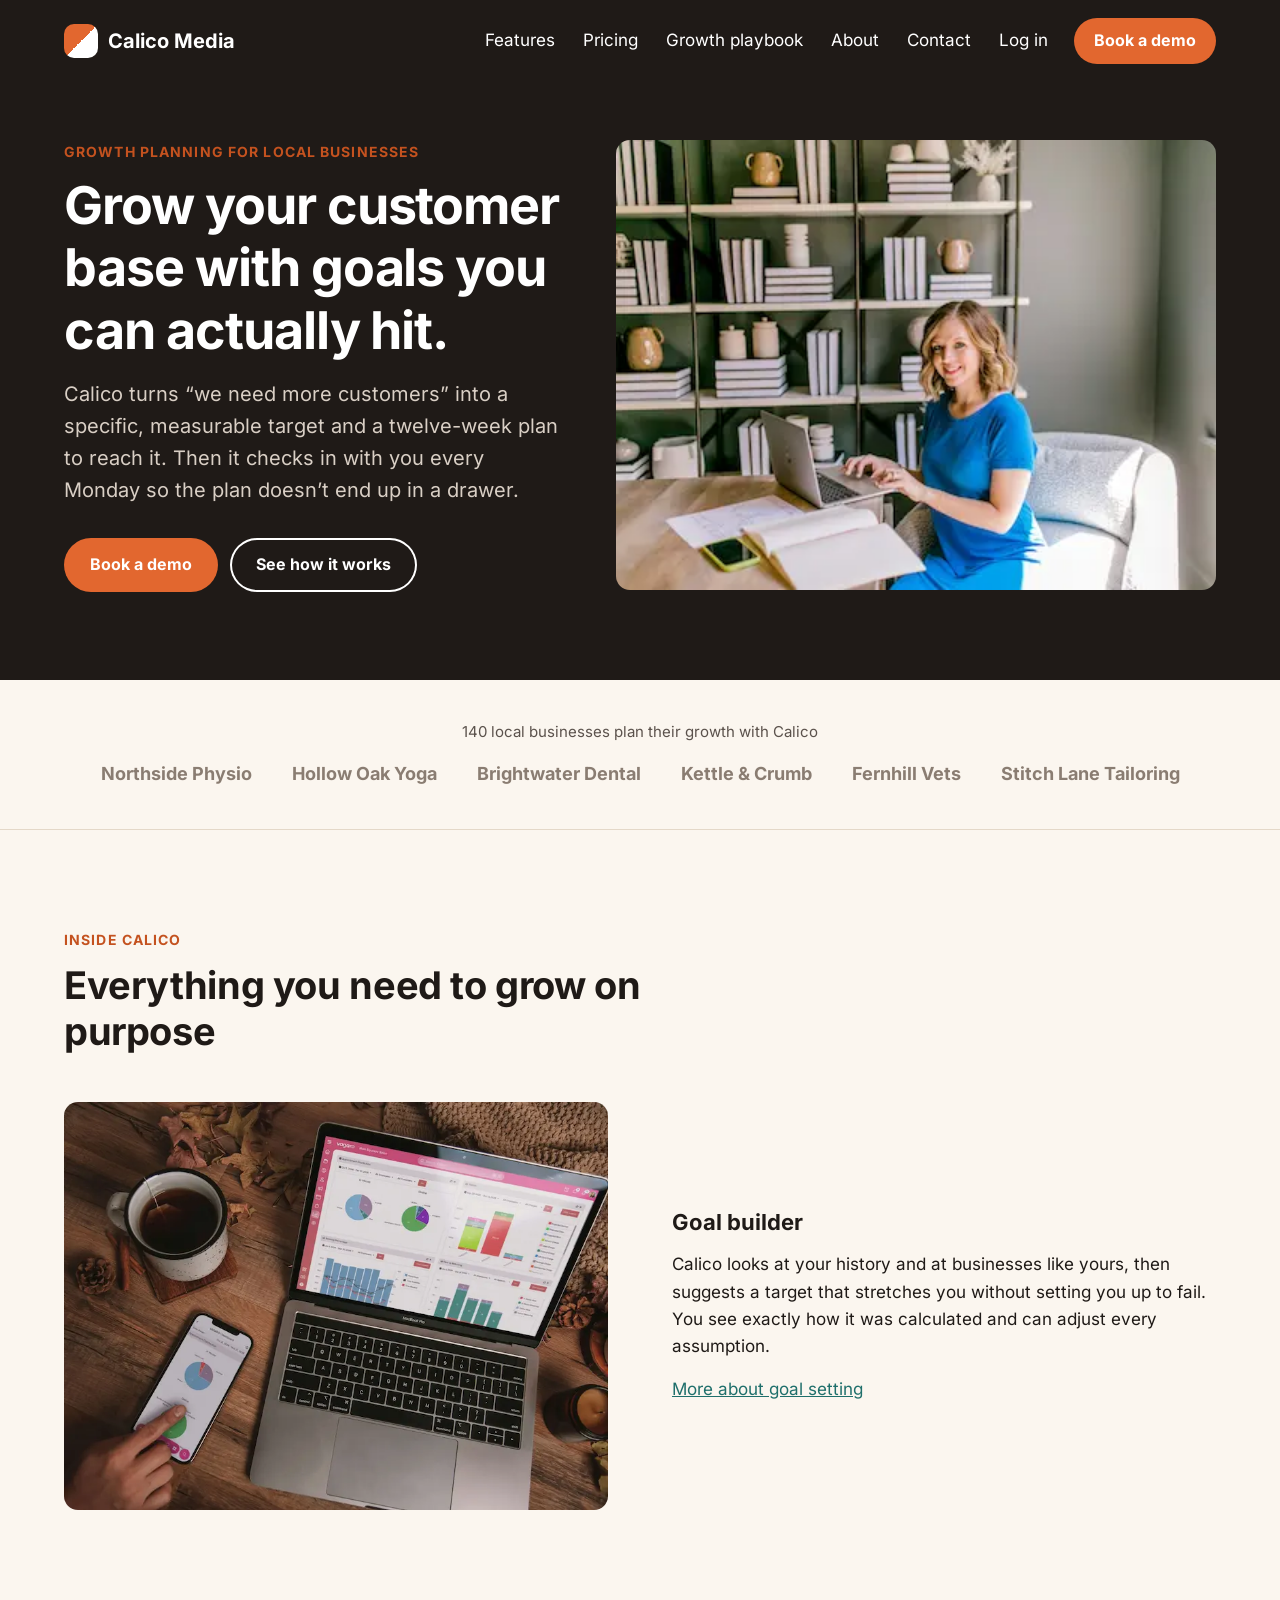
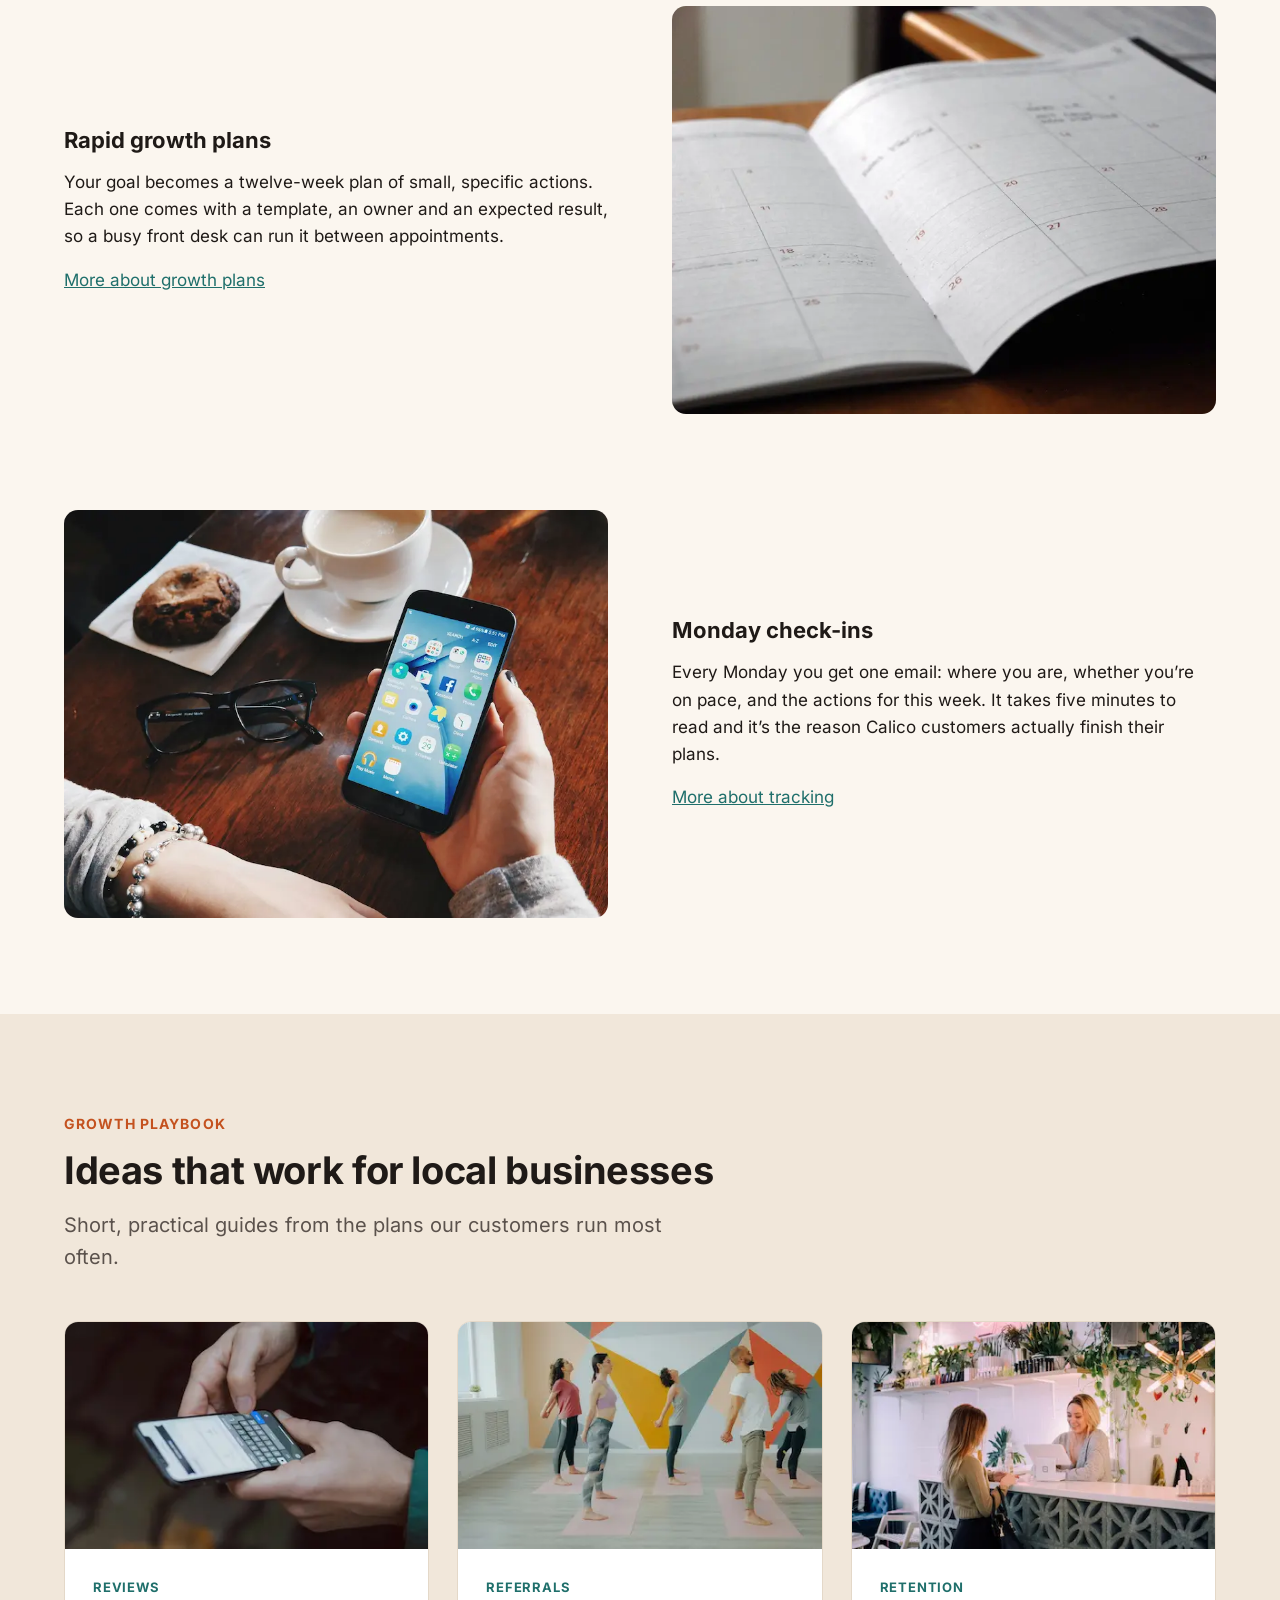
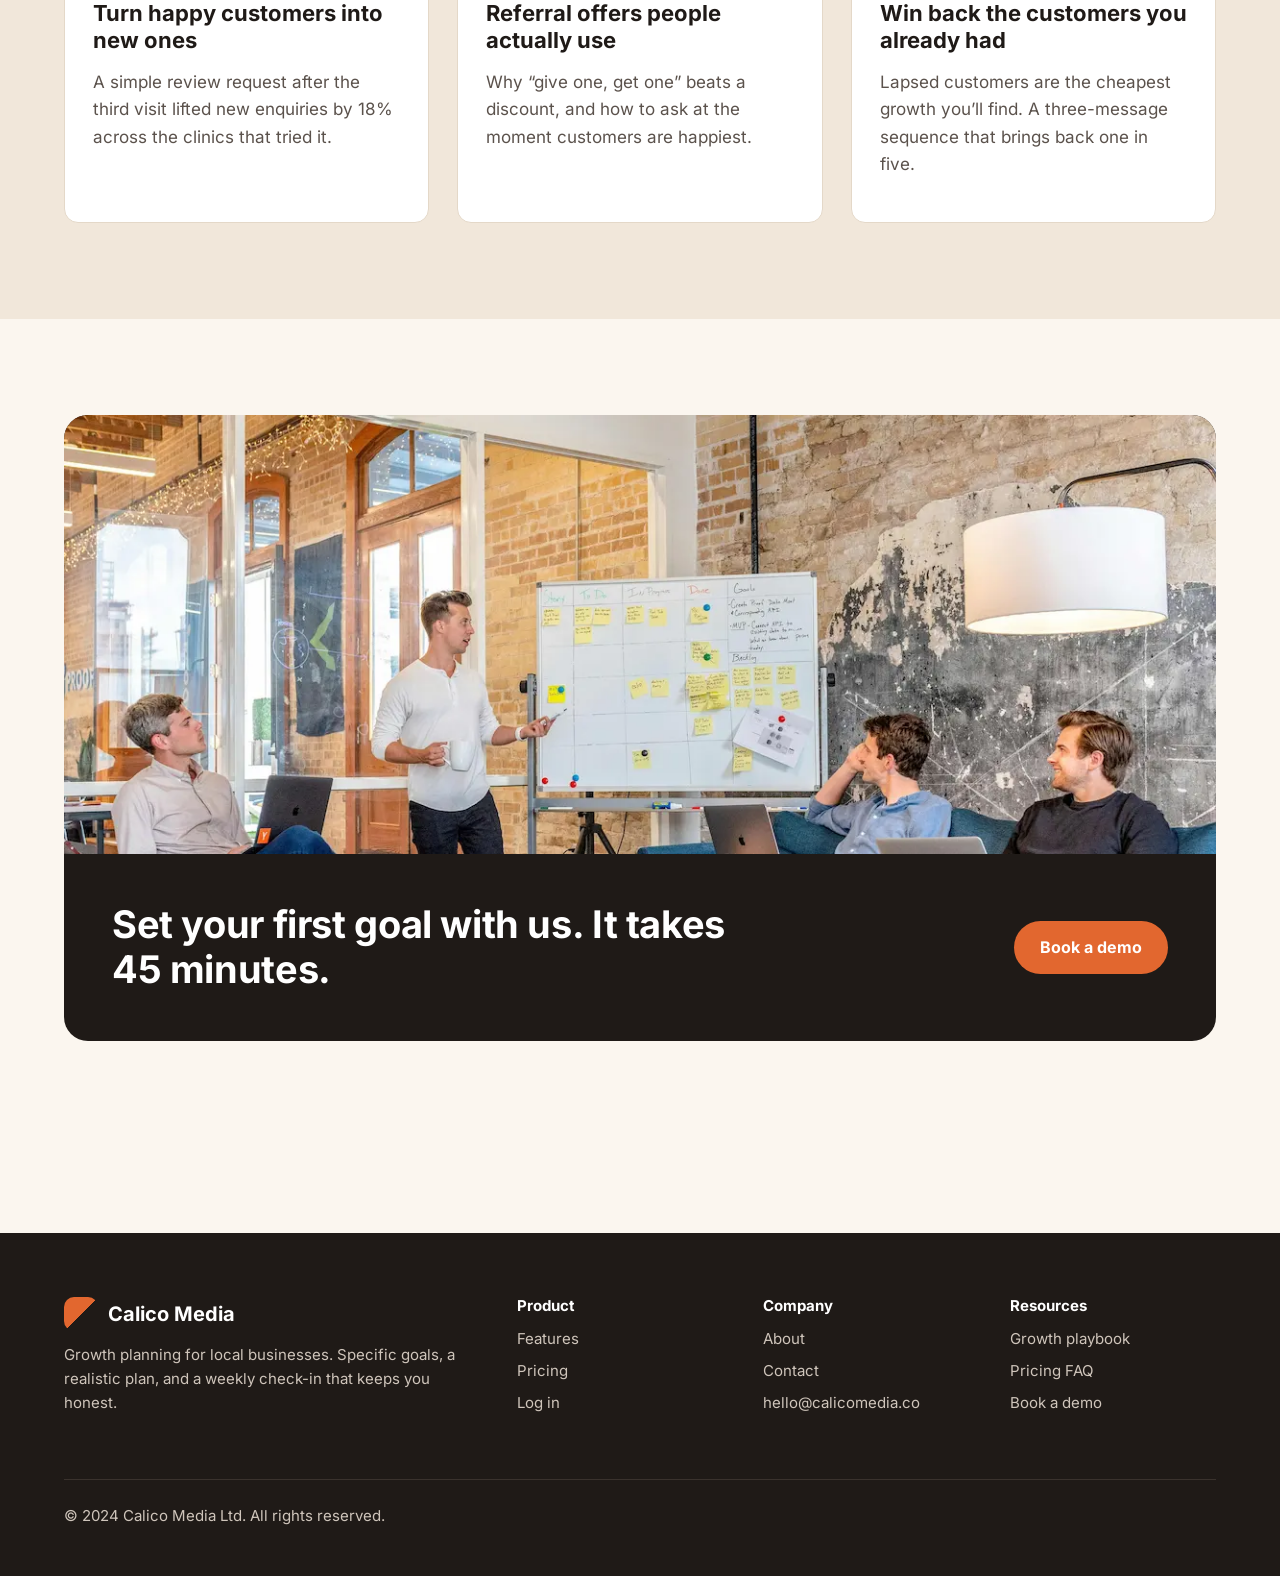
==== public/index.html @ c0259c4d "Responsive images, lazy loading, self-hosted fonts, and replaced .playbook-grid css" ====
<!DOCTYPE html>
<html lang="en">
<head>
  <meta charset="utf-8">
  <meta name="viewport" content="width=device-width, initial-scale=1">
  <title>Calico Media | Growth planning for local businesses</title>
  <meta name="description" content="Calico helps local businesses grow their customer base with specific, measurable, realistic goals and a rapid growth plan you can run every week.">
  <link rel="stylesheet" href="css/styles.css">
</head>
<body>
  <header class="site-header site-header--home">
    <div class="container">
      <a class="logo" href="index.html"><span class="logo-mark"></span>Calico Media</a>
      <nav aria-label="Main">
        <ul class="nav-links">
          <li><a href="features.html">Features</a></li>
          <li><a href="pricing.html">Pricing</a></li>
          <li><a href="#playbook">Growth playbook</a></li>
          <li><a href="about.html">About</a></li>
          <li><a href="contact.html">Contact</a></li>
          <li><a href="https://app.calicomedia.co/login">Log in</a></li>
          <li><a class="btn" href="contact.html">Book a demo</a></li>
        </ul>
      </nav>
    </div>
  </header>

  <main>
    <section class="hero">
      <div class="container hero-inner">
        <div class="hero-text">
          <span class="eyebrow">Growth planning for local businesses</span>
          <h1>Grow your customer base with goals you can actually hit.</h1>
          <p class="lead">Calico turns &ldquo;we need more customers&rdquo; into a specific, measurable target and a twelve-week plan to reach it. Then it checks in with you every Monday so the plan doesn&rsquo;t end up in a drawer.</p>
          <div class="hero-actions">
            <a class="btn" href="contact.html">Book a demo</a>
            <a class="btn btn--ghost" href="features.html">See how it works</a>
          </div>
        </div>
        <div class="hero-media">
          <img class="hero-image"
               src="images/hero-weekly-plan-800.webp"
               srcset="images/hero-weekly-plan-400.webp 400w,
                       images/hero-weekly-plan-800.webp 800w,
                       images/hero-weekly-plan-1200.webp 1200w"
               sizes="400px"
               alt="A business owner at her desk with a laptop and an open planner">
        </div>
      </div>
    </section>

    <section class="trust">
      <div class="container">
        <p>140 local businesses plan their growth with Calico</p>
        <ul class="trust-list">
          <li>Northside Physio</li>
          <li>Hollow Oak Yoga</li>
          <li>Brightwater Dental</li>
          <li>Kettle &amp; Crumb</li>
          <li>Fernhill Vets</li>
          <li>Stitch Lane Tailoring</li>
        </ul>
      </div>
    </section>

    <section class="section">
      <div class="container">
        <div class="section-intro">
          <span class="eyebrow">Inside Calico</span>
          <h2>Everything you need to grow on purpose</h2>
        </div>

        <div class="feature-row">
          <div class="feature-media">
            <img
                 src="images/feature-goal-builder-800.webp"
                 srcset="images/feature-goal-builder-480.webp 480w,
                         images/feature-goal-builder-800.webp 800w,
                         images/feature-goal-builder-1200.webp 1200w"
                 sizes="(min-width: 1200px) 544px, (min-width: 769px) calc(50vw - 56px), calc(100vw - 48px)"
                 loading="lazy"
                 alt="Growth charts on a laptop and phone beside a cup of tea">
          </div>
          <div>
            <h3>Goal builder</h3>
            <p>Calico looks at your history and at businesses like yours, then suggests a target that stretches you without setting you up to fail. You see exactly how it was calculated and can adjust every assumption.</p>
            <a href="features.html">More about goal setting</a>
          </div>
        </div>

        <div class="feature-row feature-row--reverse">
          <div class="feature-media">
            <img
                 src="images/feature-growth-plan-800.webp"
                 srcset="images/feature-growth-plan-480.webp 480w,
                         images/feature-growth-plan-800.webp 800w,
                         images/feature-growth-plan-1200.webp 1200w"
                 sizes="(min-width: 1200px) 544px, (min-width: 769px) calc(50vw - 56px), calc(100vw - 48px)"
                 loading="lazy"
                 alt="An open planner showing the weeks ahead">
          </div>
          <div>
            <h3>Rapid growth plans</h3>
            <p>Your goal becomes a twelve-week plan of small, specific actions. Each one comes with a template, an owner and an expected result, so a busy front desk can run it between appointments.</p>
            <a href="features.html">More about growth plans</a>
          </div>
        </div>

        <div class="feature-row">
          <div class="feature-media">
            <img
                 src="images/feature-monday-checkin-800.webp"
                 srcset="images/feature-monday-checkin-480.webp 480w,
                         images/feature-monday-checkin-800.webp 800w,
                         images/feature-monday-checkin-1200.webp 1200w"
                 sizes="(min-width: 1200px) 544px, (min-width: 769px) calc(50vw - 56px), calc(100vw - 48px)"
                 loading="lazy"
                 alt="Checking a phone over coffee on a Monday morning">
          </div>
          <div>
            <h3>Monday check-ins</h3>
            <p>Every Monday you get one email: where you are, whether you&rsquo;re on pace, and the actions for this week. It takes five minutes to read and it&rsquo;s the reason Calico customers actually finish their plans.</p>
            <a href="features.html">More about tracking</a>
          </div>
        </div>
      </div>
    </section>

    <section class="section section--sand" id="playbook">
      <div class="container">
        <div class="section-intro">
          <span class="eyebrow">Growth playbook</span>
          <h2>Ideas that work for local businesses</h2>
          <p class="lead">Short, practical guides from the plans our customers run most often.</p>
        </div>
        <div class="playbook-grid">
          <article class="card">
            <img
                 src="images/playbook-reviews-800.webp"
                 srcset="images/playbook-reviews-400.webp 400w,
                         images/playbook-reviews-800.webp 800w,
                         images/playbook-reviews-1200.webp 1200w"
                 sizes="(min-width: 1200px) 363px, (min-width: 1004px) calc(33.33vw - 37px), (min-width: 676px) calc(50vw - 40px), calc(100vw - 50px)"
                 loading="lazy"
                 alt="A customer typing a review on their phone">
            <div class="card-body">
              <span class="card-tag">Reviews</span>
              <h3>Turn happy customers into new ones</h3>
              <p>A simple review request after the third visit lifted new enquiries by 18% across the clinics that tried it.</p>
            </div>
          </article>
          <article class="card">
            <img
                 src="images/playbook-referrals-800.webp"
                 srcset="images/playbook-referrals-400.webp 400w,
                         images/playbook-referrals-800.webp 800w,
                         images/playbook-referrals-1200.webp 1200w"
                 sizes="(min-width: 1200px) 363px, (min-width: 1004px) calc(33.33vw - 37px), (min-width: 676px) calc(50vw - 40px), calc(100vw - 50px)"
                 loading="lazy"
                 alt="A group class stretching together in a yoga studio">
            <div class="card-body">
              <span class="card-tag">Referrals</span>
              <h3>Referral offers people actually use</h3>
              <p>Why &ldquo;give one, get one&rdquo; beats a discount, and how to ask at the moment customers are happiest.</p>
            </div>
          </article>
          <article class="card">
            <img
                 src="images/playbook-rebooking-800.webp"
                 srcset="images/playbook-rebooking-400.webp 400w,
                         images/playbook-rebooking-800.webp 800w,
                         images/playbook-rebooking-1200.webp 1200w"
                 sizes="(min-width: 1200px) 363px, (min-width: 1004px) calc(33.33vw - 37px), (min-width: 676px) calc(50vw - 40px), calc(100vw - 50px)"
                 loading="lazy"
                 alt="A customer at the front desk booking her next visit">
            <div class="card-body">
              <span class="card-tag">Retention</span>
              <h3>Win back the customers you already had</h3>
              <p>Lapsed customers are the cheapest growth you&rsquo;ll find. A three-message sequence that brings back one in five.</p>
            </div>
          </article>
        </div>
      </div>
    </section>

    <section class="section">
      <div class="container">
        <div class="cta-band">
          <img
               src="images/team-workshop-800.webp"
               srcset="images/team-workshop-400.webp 400w,
                       images/team-workshop-800.webp 800w,
                       images/team-workshop-1200.webp 1200w"
               sizes="(min-width: 800px) 1152px, calc(100vw - 48px)"
               loading="lazy"
               alt="The Calico Media team planning around a whiteboard">
          <div class="cta-body">
            <h2>Set your first goal with us. It takes 45 minutes.</h2>
            <a class="btn" href="contact.html">Book a demo</a>
          </div>
        </div>
      </div>
    </section>
  </main>

  <footer class="site-footer">
    <div class="container">
      <div class="footer-grid">
        <div>
          <a class="logo" href="index.html"><span class="logo-mark"></span>Calico Media</a>
          <p>Growth planning for local businesses. Specific goals, a realistic plan, and a weekly check-in that keeps you honest.</p>
        </div>
        <div>
          <h4>Product</h4>
          <ul>
            <li><a href="features.html">Features</a></li>
            <li><a href="pricing.html">Pricing</a></li>
            <li><a href="https://app.calicomedia.co/login">Log in</a></li>
          </ul>
        </div>
        <div>
          <h4>Company</h4>
          <ul>
            <li><a href="about.html">About</a></li>
            <li><a href="contact.html">Contact</a></li>
            <li><a href="mailto:hello@calicomedia.co">hello@calicomedia.co</a></li>
          </ul>
        </div>
        <div>
          <h4>Resources</h4>
          <ul>
            <li><a href="index.html#playbook">Growth playbook</a></li>
            <li><a href="pricing.html#faq">Pricing FAQ</a></li>
            <li><a href="contact.html">Book a demo</a></li>
          </ul>
        </div>
      </div>
      <div class="footer-bottom">
        <p>&copy; 2024 Calico Media Ltd. All rights reserved.</p>
      </div>
    </div>
  </footer>
</body>
</html>
---- public/css/styles.css ----
/* Calico Media marketing site */

/* inter-regular - latin */
@font-face {
  font-display: swap; /* Check https://developer.mozilla.org/en-US/docs/Web/CSS/@font-face/font-display for other options. */
  font-family: 'Inter';
  font-style: normal;
  font-weight: 400;
  src: url('../fonts/inter-v20-latin-regular.woff2') format('woff2'); /* Chrome 36+, Opera 23+, Firefox 39+, Safari 12+, iOS 10+ */
}
/* inter-700 - latin */
@font-face {
  font-display: swap; /* Check https://developer.mozilla.org/en-US/docs/Web/CSS/@font-face/font-display for other options. */
  font-family: 'Inter';
  font-style: normal;
  font-weight: 700;
  src: url('../fonts/inter-v20-latin-700.woff2') format('woff2'); /* Chrome 36+, Opera 23+, Firefox 39+, Safari 12+, iOS 10+ */
}

:root {
  --ink: #1f1a17;
  --ink-soft: #5b524c;
  --cream: #fbf6ef;
  --sand: #f1e7da;
  --white: #ffffff;
  --orange: #e2672f;
  --orange-dark: #c4521f;
  --teal: #1f6f6b;
  --line: #e4d8c8;
  --radius: 14px;
}

*,
*::before,
*::after {
  box-sizing: border-box;
}

body {
  margin: 0;
  font-family: 'Inter', -apple-system, BlinkMacSystemFont, 'Segoe UI', sans-serif;
  font-weight: 400;
  font-size: 17px;
  line-height: 1.6;
  color: var(--ink);
  background: var(--cream);
}

h1,
h2,
h3,
h4 {
  font-weight: 700;
  line-height: 1.2;
  margin: 0 0 16px;
}

h1 {
  font-size: 52px;
  letter-spacing: -0.02em;
}

h2 {
  font-size: 38px;
  letter-spacing: -0.01em;
}

h3 {
  font-size: 22px;
}

p {
  margin: 0 0 16px;
}

a {
  color: var(--teal);
}

img {
  max-width: 100%;
}

.container {
  max-width: 1200px;
  margin: 0 auto;
  padding: 0 24px;
}

.section {
  padding: 96px 0;
}

.section--sand {
  background: var(--sand);
}

.eyebrow {
  display: inline-block;
  font-size: 14px;
  font-weight: 700;
  letter-spacing: 0.08em;
  text-transform: uppercase;
  color: var(--orange-dark);
  margin-bottom: 12px;
}

.lead {
  font-size: 20px;
  color: var(--ink-soft);
  max-width: 640px;
}

.section-intro {
  max-width: 680px;
  margin-bottom: 48px;
}

.btn {
  display: inline-block;
  padding: 14px 26px;
  border-radius: 999px;
  background: var(--orange);
  color: var(--white);
  font-weight: 700;
  text-decoration: none;
  border: 0;
  font-size: 16px;
  font-family: inherit;
  cursor: pointer;
}

.btn:hover {
  background: var(--orange-dark);
}

.btn--ghost {
  background: transparent;
  color: inherit;
  box-shadow: inset 0 0 0 2px currentColor;
}

.btn--ghost:hover {
  background: rgba(255, 255, 255, 0.1);
}

/* Header */

.site-header {
  background: var(--white);
  border-bottom: 1px solid var(--line);
}

.site-header .container {
  display: flex;
  flex-wrap: wrap;
  align-items: center;
  justify-content: space-between;
  gap: 12px 32px;
  padding-top: 18px;
  padding-bottom: 18px;
}

.logo {
  display: flex;
  align-items: center;
  gap: 10px;
  flex-shrink: 0;
  font-size: 20px;
  font-weight: 700;
  color: var(--ink);
  text-decoration: none;
}

.logo-mark {
  width: 34px;
  height: 34px;
  border-radius: 10px;
  background: linear-gradient(135deg, var(--orange) 0%, var(--orange) 50%, var(--ink) 50%, var(--ink) 100%);
}

.nav-links {
  display: flex;
  flex-wrap: wrap;
  align-items: center;
  gap: 8px 28px;
  list-style: none;
  margin: 0;
  padding: 0;
}

.nav-links a {
  color: var(--ink);
  text-decoration: none;
}

.nav-links a:hover,
.nav-links a[aria-current='page'] {
  color: var(--orange-dark);
}

.site-header--home {
  background: var(--ink);
  border-bottom: 0;
}

.site-header--home .logo,
.site-header--home .nav-links a {
  color: var(--white);
}

.site-header--home .logo-mark {
  background: linear-gradient(135deg, var(--orange) 0%, var(--orange) 50%, var(--white) 50%, var(--white) 100%);
}

.site-header--home .container {
  flex-wrap: nowrap;
}

.site-header--home nav {
  min-width: 0;
}

.site-header--home .nav-links {
  flex-wrap: nowrap;
  gap: 0;
}

.site-header--home .nav-links li {
  min-width: 0;
}

.site-header--home .nav-links a {
  display: block;
  padding: 0 14px;
  white-space: nowrap;
}

.site-header--home .nav-links li:last-child {
  flex-shrink: 0;
}

.site-header--home .nav-links .btn {
  margin-left: 12px;
  padding: 10px 20px;
}

/* Home hero */

.hero {
  background: var(--ink);
  color: var(--white);
  padding: 56px 0 88px;
}

.hero-inner {
  display: flex;
  align-items: center;
  gap: 56px;
}

.hero-text {
  flex: 1;
}

.hero-text .lead {
  color: #d9cfc5;
}

.hero-actions {
  display: flex;
  flex-wrap: wrap;
  gap: 12px;
  margin-top: 32px;
}

.hero-media {
  width: 600px;
  flex-shrink: 0;
}

.hero-image {
  width: 100%;
  aspect-ratio: 4 / 3;
  object-fit: cover;
  border-radius: var(--radius);
  display: block;
}

.hero .btn--ghost:hover {
  background: var(--orange-dark);
  color: var(--white);
  box-shadow: none;
}

/* Trust strip */

.trust {
  padding: 40px 0;
  border-bottom: 1px solid var(--line);
  text-align: center;
}

.trust p {
  color: var(--ink-soft);
  font-size: 15px;
}

.trust-list {
  display: flex;
  flex-wrap: wrap;
  justify-content: center;
  gap: 12px 40px;
  list-style: none;
  margin: 0;
  padding: 0;
  font-weight: 700;
  font-size: 18px;
  color: #8a7d72;
}

/* Steps */

.steps {
  display: grid;
  grid-template-columns: repeat(auto-fit, minmax(240px, 1fr));
  gap: 24px;
}

.step {
  background: var(--white);
  border: 1px solid var(--line);
  border-radius: var(--radius);
  padding: 32px;
}

.step-number {
  display: inline-flex;
  align-items: center;
  justify-content: center;
  width: 40px;
  height: 40px;
  border-radius: 50%;
  background: var(--sand);
  color: var(--orange-dark);
  font-weight: 700;
  margin-bottom: 16px;
}

/* Check list */

.check-list {
  list-style: none;
  margin: 24px 0 0;
  padding: 0;
}

.check-list li {
  position: relative;
  padding-left: 32px;
  margin-bottom: 14px;
}

.check-list li::before {
  content: '';
  position: absolute;
  left: 0;
  top: 6px;
  width: 16px;
  height: 16px;
  border-radius: 50%;
  background: var(--teal);
  box-shadow: inset 0 0 0 4px #cfe6e4;
}

/* FAQ */

.faq {
  max-width: 820px;
}

.faq details {
  border-top: 1px solid var(--line);
  padding: 20px 0;
}

.faq details:last-child {
  border-bottom: 1px solid var(--line);
}

.faq summary {
  font-weight: 700;
  font-size: 19px;
  cursor: pointer;
}

.faq details p {
  margin-top: 12px;
  color: var(--ink-soft);
}

/* Feature rows */

.feature-row {
  display: grid;
  grid-template-columns: 1fr 1fr;
  gap: 64px;
  align-items: center;
  margin-bottom: 96px;
}

.feature-row:last-child {
  margin-bottom: 0;
}

.feature-row--reverse .feature-media {
  order: 2;
}

.feature-media img {
  display: block;
  width: 100%;
  aspect-ratio: 4 / 3;
  object-fit: cover;
  border-radius: var(--radius);
}

/* Playbook */

.playbook-grid {
  display: grid;
  grid-template-columns: repeat(auto-fit, minmax(300px, 1fr));
  gap: 28px;
}

/* Card grid */

.card-grid {
  display: grid;
  grid-template-columns: repeat(3, 1fr);
  gap: 28px;
}

.card {
  background: var(--white);
  border: 1px solid var(--line);
  border-radius: var(--radius);
  overflow: hidden;
}

.card img {
  display: block;
  width: 100%;
  aspect-ratio: 16 / 10;
  object-fit: cover;
}

.card-body {
  padding: 24px 28px 28px;
}

.card-body p {
  color: var(--ink-soft);
}

.card-tag {
  font-size: 13px;
  font-weight: 700;
  text-transform: uppercase;
  letter-spacing: 0.06em;
  color: var(--teal);
}

.icon-dot {
  width: 44px;
  height: 44px;
  border-radius: 12px;
  background: var(--sand);
  margin-bottom: 18px;
  position: relative;
}

.icon-dot::after {
  content: '';
  position: absolute;
  inset: 13px;
  border-radius: 50%;
  background: var(--orange);
}

/* CTA band */

.cta-band {
  background: var(--ink);
  color: var(--white);
  border-radius: 24px;
  overflow: hidden;
}

.cta-band img {
  display: block;
  width: 100%;
  aspect-ratio: 21 / 8;
  object-fit: cover;
}

.cta-body {
  padding: 48px;
  display: flex;
  flex-wrap: wrap;
  align-items: center;
  justify-content: space-between;
  gap: 24px;
}

.cta-body h2 {
  margin: 0;
  max-width: 620px;
}

/* Page header (inner pages) */

.page-header {
  padding: 80px 0 56px;
  border-bottom: 1px solid var(--line);
}

/* Pricing */

.pricing-grid {
  display: grid;
  grid-template-columns: repeat(auto-fit, minmax(260px, 1fr));
  gap: 24px;
  align-items: stretch;
}

.pricing-card {
  background: var(--white);
  border: 1px solid var(--line);
  border-radius: var(--radius);
  padding: 36px 32px;
  display: flex;
  flex-direction: column;
}

.pricing-card--featured {
  border: 2px solid var(--orange);
  box-shadow: 0 24px 48px rgba(226, 103, 47, 0.14);
}

.plan-badge {
  align-self: flex-start;
  font-size: 13px;
  font-weight: 700;
  background: var(--orange);
  color: var(--white);
  border-radius: 999px;
  padding: 4px 12px;
  margin-bottom: 16px;
}

.price {
  font-size: 48px;
  font-weight: 700;
  margin: 8px 0 4px;
}

.price small {
  font-size: 17px;
  font-weight: 400;
  color: var(--ink-soft);
}

.pricing-card .check-list {
  flex: 1;
  margin-bottom: 28px;
}

.pricing-card .btn {
  text-align: center;
}

.pricing-note {
  margin-top: 32px;
  color: var(--ink-soft);
  font-size: 15px;
}

/* About */

.stats {
  display: grid;
  grid-template-columns: repeat(auto-fit, minmax(160px, 1fr));
  gap: 16px;
}

.stat {
  background: var(--white);
  border: 1px solid var(--line);
  border-radius: var(--radius);
  padding: 28px 20px;
}

.stat-number {
  display: block;
  font-size: 48px;
  font-weight: 700;
  color: var(--orange-dark);
}

.stat-label {
  display: block;
  font-size: 15px;
  color: var(--ink-soft);
}

.prose {
  max-width: 720px;
}

.team-grid {
  display: grid;
  grid-template-columns: repeat(auto-fit, minmax(220px, 1fr));
  gap: 24px;
}

.person {
  background: var(--white);
  border: 1px solid var(--line);
  border-radius: var(--radius);
  padding: 28px;
}

.avatar {
  width: 56px;
  height: 56px;
  border-radius: 50%;
  background: var(--sand);
  color: var(--orange-dark);
  display: flex;
  align-items: center;
  justify-content: center;
  font-weight: 700;
  margin-bottom: 16px;
}

.person p {
  color: var(--ink-soft);
  font-size: 15px;
  margin: 0;
}

/* Contact */

.contact-layout {
  display: grid;
  grid-template-columns: 3fr 2fr;
  gap: 64px;
}

.contact-form label {
  display: block;
  font-weight: 700;
  margin-bottom: 6px;
}

.contact-form input,
.contact-form textarea {
  display: block;
  width: 100%;
  font: inherit;
  padding: 12px 14px;
  border: 1px solid var(--line);
  border-radius: 10px;
  background: var(--white);
  margin-bottom: 20px;
}

.contact-form textarea {
  min-height: 160px;
  resize: vertical;
}

.form-status {
  margin-top: 16px;
  font-weight: 700;
}

.form-status--success {
  color: var(--teal);
}

.form-status--error {
  color: #b3261e;
}

.contact-aside {
  background: var(--white);
  border: 1px solid var(--line);
  border-radius: var(--radius);
  padding: 32px;
  align-self: start;
}

.contact-aside h3 {
  font-size: 18px;
  margin-top: 24px;
  margin-bottom: 6px;
}

.contact-aside h3:first-child {
  margin-top: 0;
}

.contact-aside p {
  color: var(--ink-soft);
  margin: 0;
}

/* Footer */

.site-footer {
  background: var(--ink);
  color: #cfc5bb;
  padding: 64px 0 32px;
  margin-top: 96px;
  font-size: 15px;
}

.footer-grid {
  display: grid;
  grid-template-columns: 2fr 1fr 1fr 1fr;
  gap: 40px;
}

.site-footer h4 {
  color: var(--white);
  font-size: 15px;
  margin-bottom: 12px;
}

.site-footer ul {
  list-style: none;
  margin: 0;
  padding: 0;
}

.site-footer li {
  margin-bottom: 8px;
}

.site-footer a {
  color: #cfc5bb;
  text-decoration: none;
}

.site-footer a:hover {
  color: var(--white);
}

.site-footer .logo {
  color: var(--white);
  margin-bottom: 12px;
}

.footer-bottom {
  border-top: 1px solid #3a322d;
  margin-top: 48px;
  padding-top: 24px;
}

@media (max-width: 768px) {
  h1 {
    font-size: 40px;
  }

  h2 {
    font-size: 30px;
  }

  .section {
    padding: 64px 0;
  }

  .feature-row {
    grid-template-columns: 1fr;
    gap: 32px;
    margin-bottom: 64px;
  }

  .feature-row--reverse .feature-media {
    order: 0;
  }

  .card-grid {
    grid-template-columns: repeat(2, 1fr);
  }

  .contact-layout {
    grid-template-columns: 1fr;
    gap: 40px;
  }

  .footer-grid {
    grid-template-columns: 1fr 1fr;
  }
}

@media (max-width: 480px) {
  h1 {
    font-size: 34px;
  }

  .card-grid {
    grid-template-columns: 1fr;
  }

  .cta-body {
    padding: 32px 24px;
  }

  .footer-grid {
    grid-template-columns: 1fr;
  }
}
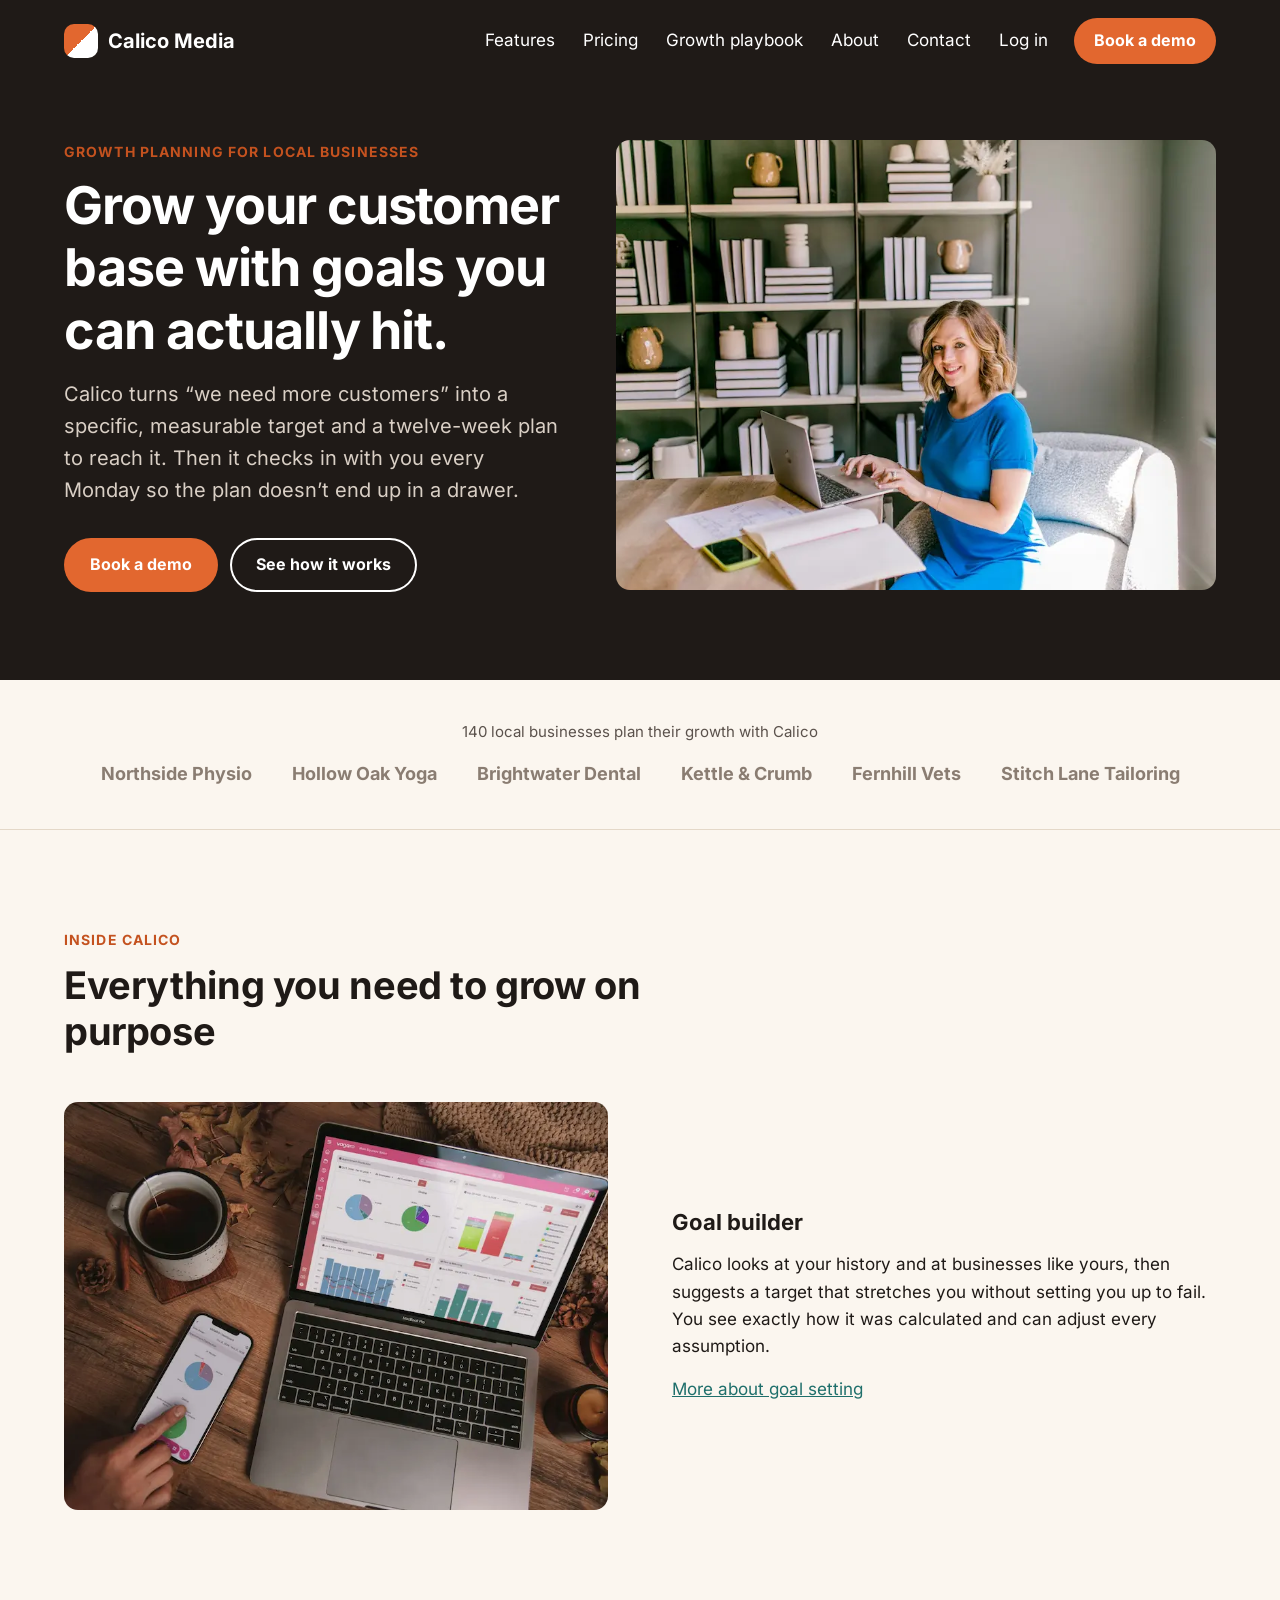
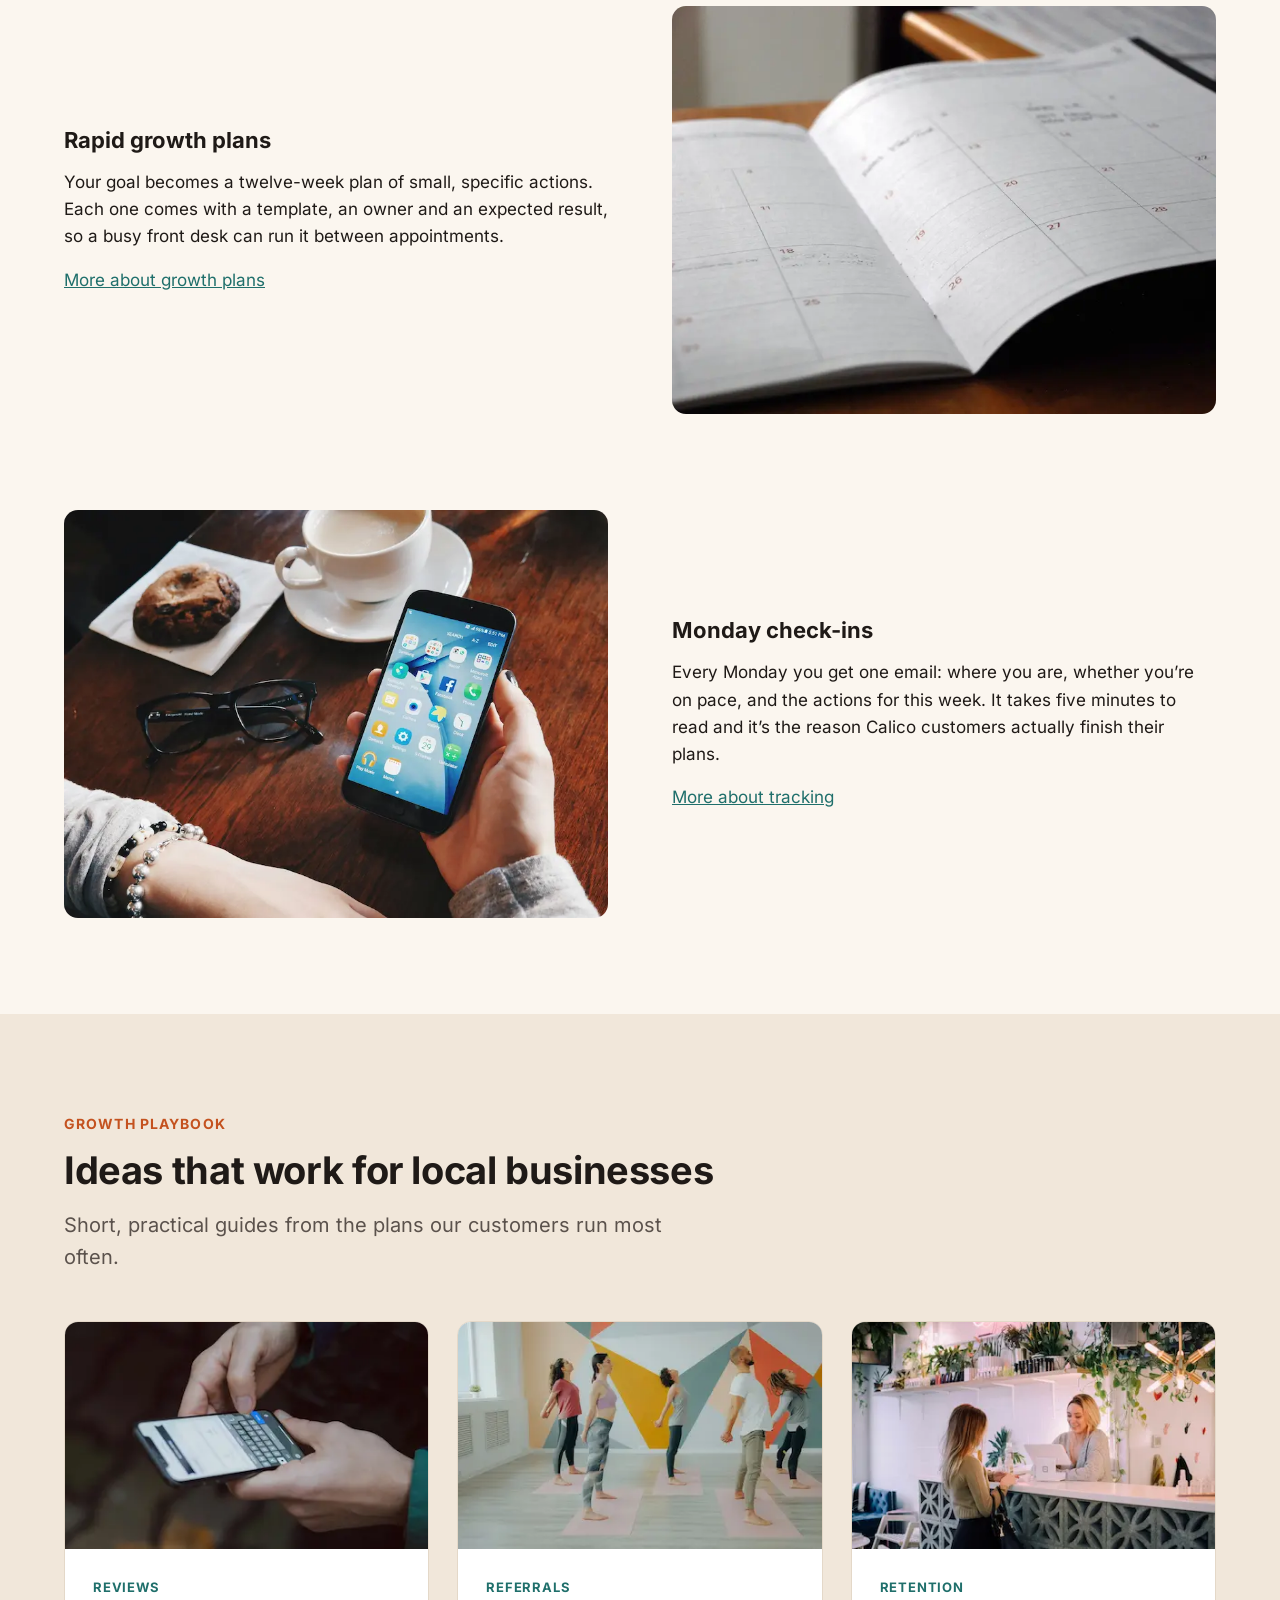
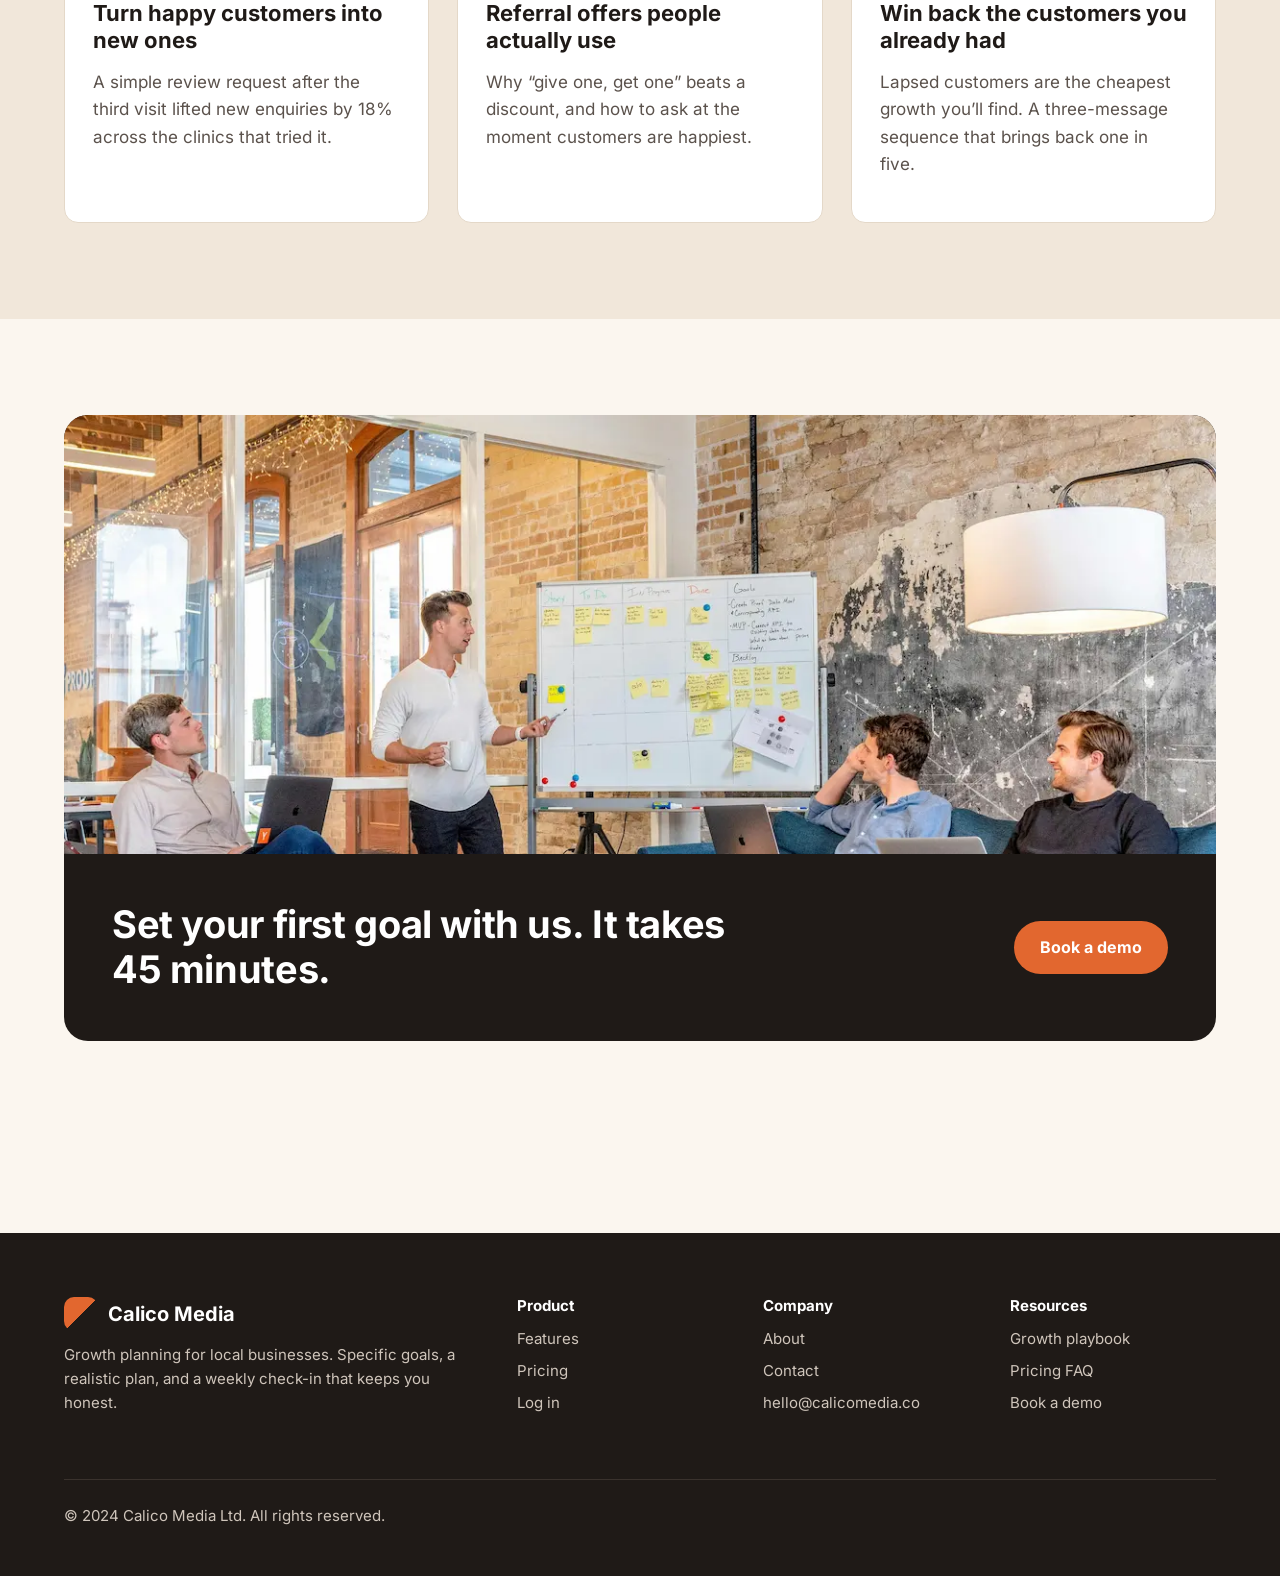
==== commit 01881c09: "Add honeypot and timing check to contact form (also readded stuff from challenges 1 and 2 since it d" ====
--- a/public/index.html
+++ b/public/index.html
@@ -43,7 +43,7 @@
                srcset="images/hero-weekly-plan-400.webp 400w,
                        images/hero-weekly-plan-800.webp 800w,
                        images/hero-weekly-plan-1200.webp 1200w"
-               sizes="400px"
+               sizes="(min-width: 1201px) 600px, (min-width: 769px) calc(45vw - 22px), calc(100vw - 48px)"
                alt="A business owner at her desk with a laptop and an open planner">
         </div>
       </div>
@@ -74,7 +74,7 @@
           <div class="feature-media">
             <img
                  src="images/feature-goal-builder-800.webp"
-                 srcset="images/feature-goal-builder-480.webp 480w,
+                 srcset="images/feature-goal-builder-400.webp 400w,
                          images/feature-goal-builder-800.webp 800w,
                          images/feature-goal-builder-1200.webp 1200w"
                  sizes="(min-width: 1200px) 544px, (min-width: 769px) calc(50vw - 56px), calc(100vw - 48px)"
@@ -92,7 +92,7 @@
           <div class="feature-media">
             <img
                  src="images/feature-growth-plan-800.webp"
-                 srcset="images/feature-growth-plan-480.webp 480w,
+                 srcset="images/feature-growth-plan-400.webp 400w,
                          images/feature-growth-plan-800.webp 800w,
                          images/feature-growth-plan-1200.webp 1200w"
                  sizes="(min-width: 1200px) 544px, (min-width: 769px) calc(50vw - 56px), calc(100vw - 48px)"
@@ -110,7 +110,7 @@
           <div class="feature-media">
             <img
                  src="images/feature-monday-checkin-800.webp"
-                 srcset="images/feature-monday-checkin-480.webp 480w,
+                 srcset="images/feature-monday-checkin-400.webp 400w,
                          images/feature-monday-checkin-800.webp 800w,
                          images/feature-monday-checkin-1200.webp 1200w"
                  sizes="(min-width: 1200px) 544px, (min-width: 769px) calc(50vw - 56px), calc(100vw - 48px)"
@@ -140,7 +140,7 @@
                  srcset="images/playbook-reviews-400.webp 400w,
                          images/playbook-reviews-800.webp 800w,
                          images/playbook-reviews-1200.webp 1200w"
-                 sizes="(min-width: 1200px) 363px, (min-width: 1004px) calc(33.33vw - 37px), (min-width: 676px) calc(50vw - 40px), calc(100vw - 50px)"
+                 sizes="(min-width: 1200px) 363px, (min-width: 1004px) calc(33.33vw - 37px), (min-width: 769px) calc(50vw - 40px), calc(100vw - 50px)"
                  loading="lazy"
                  alt="A customer typing a review on their phone">
             <div class="card-body">
@@ -155,7 +155,7 @@
                  srcset="images/playbook-referrals-400.webp 400w,
                          images/playbook-referrals-800.webp 800w,
                          images/playbook-referrals-1200.webp 1200w"
-                 sizes="(min-width: 1200px) 363px, (min-width: 1004px) calc(33.33vw - 37px), (min-width: 676px) calc(50vw - 40px), calc(100vw - 50px)"
+                 sizes="(min-width: 1200px) 363px, (min-width: 1004px) calc(33.33vw - 37px), (min-width: 769px) calc(50vw - 40px), calc(100vw - 50px)"
                  loading="lazy"
                  alt="A group class stretching together in a yoga studio">
             <div class="card-body">
@@ -170,7 +170,7 @@
                  srcset="images/playbook-rebooking-400.webp 400w,
                          images/playbook-rebooking-800.webp 800w,
                          images/playbook-rebooking-1200.webp 1200w"
-                 sizes="(min-width: 1200px) 363px, (min-width: 1004px) calc(33.33vw - 37px), (min-width: 676px) calc(50vw - 40px), calc(100vw - 50px)"
+                 sizes="(min-width: 1200px) 363px, (min-width: 1004px) calc(33.33vw - 37px), (min-width: 769px) calc(50vw - 40px), calc(100vw - 50px)"
                  loading="lazy"
                  alt="A customer at the front desk booking her next visit">
             <div class="card-body">
@@ -191,7 +191,7 @@
                srcset="images/team-workshop-400.webp 400w,
                        images/team-workshop-800.webp 800w,
                        images/team-workshop-1200.webp 1200w"
-               sizes="(min-width: 800px) 1152px, calc(100vw - 48px)"
+               sizes="(min-width: 1200px) 1152px, calc(100vw - 48px)"
                loading="lazy"
                alt="The Calico Media team planning around a whiteboard">
           <div class="cta-body">
--- a/public/css/styles.css
+++ b/public/css/styles.css
@@ -681,6 +681,14 @@
   resize: vertical;
 }
 
+.form-honeypot {
+  position: absolute;
+  left: -10000px;
+  width: 1px;
+  height: 1px;
+  overflow: hidden;
+}
+
 .form-status {
   margin-top: 16px;
   font-weight: 700;
@@ -769,6 +777,31 @@
   padding-top: 24px;
 }
 
+@media (max-width: 1200px) {
+  .site-header--home .container {
+    flex-wrap: wrap;
+  }
+
+  .site-header--home .nav-links {
+    flex-wrap: wrap;
+    row-gap: 10px;
+    margin-left: -14px;
+  }
+
+  .site-header--home .nav-links .btn {
+    margin-left: 14px;
+  }
+
+  .hero-inner {
+    gap: 40px;
+  }
+
+  .hero-media {
+    width: 45%;
+    flex-shrink: 0;
+  }
+}
+
 @media (max-width: 768px) {
   h1 {
     font-size: 40px;
@@ -804,6 +837,19 @@
   .footer-grid {
     grid-template-columns: 1fr 1fr;
   }
+
+  .playbook-grid {
+    grid-template-columns: 1fr;
+  }
+
+  .hero-inner {
+    flex-direction: column-reverse;
+    align-items: stretch;
+  }
+
+  .hero-media {
+    width: 100%;
+  }
 }
 
 @media (max-width: 480px) {
